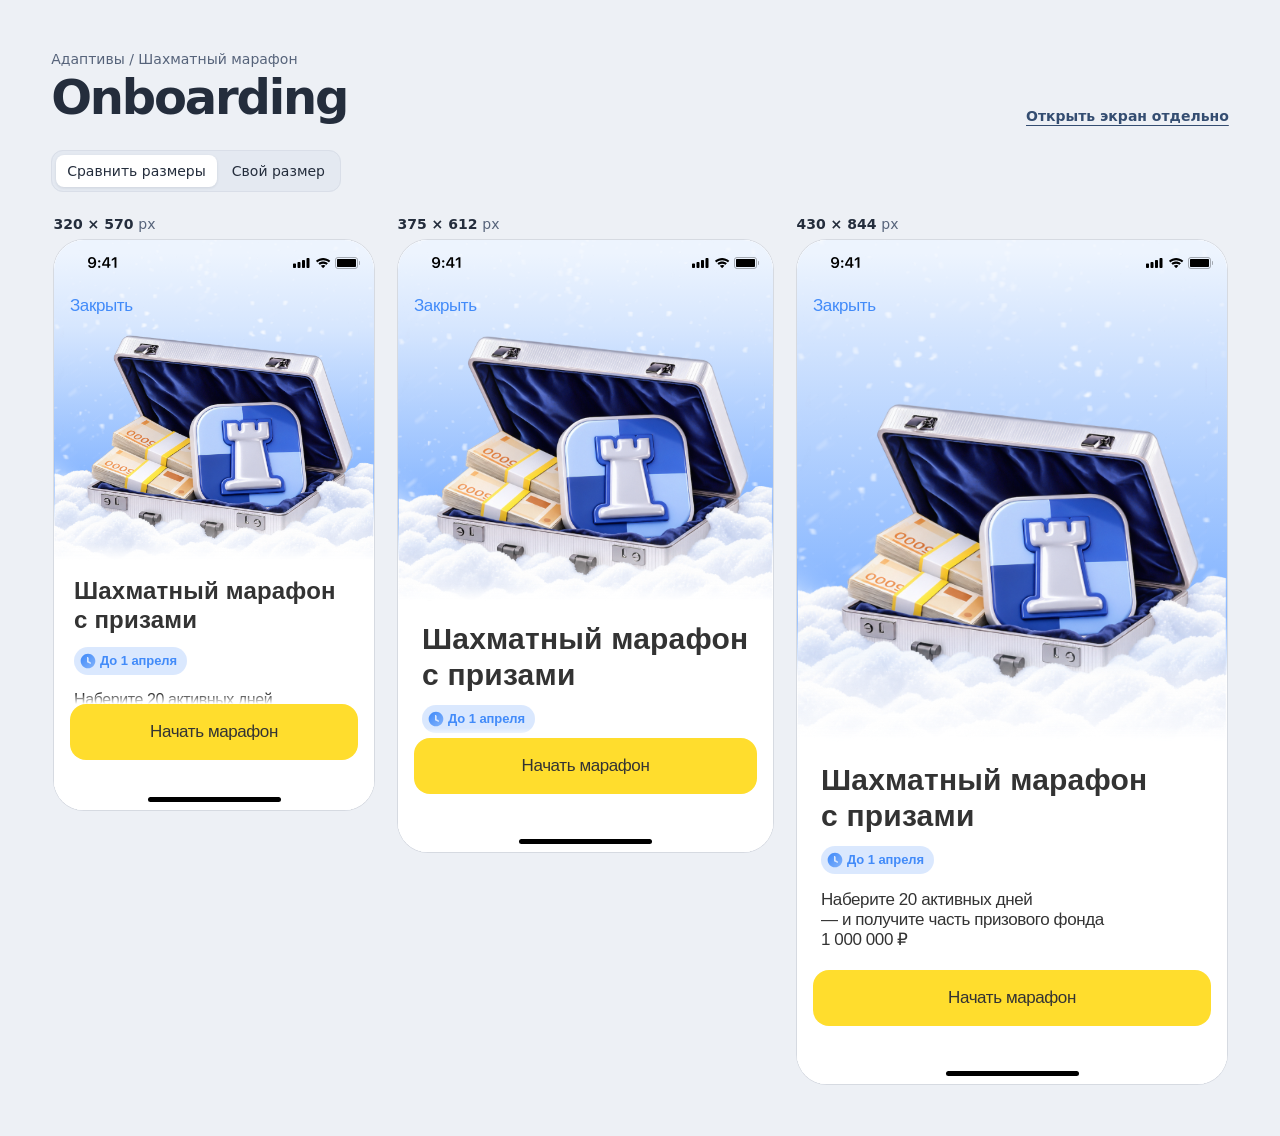
==== adaptivy/index.html @ 1862c184 "Add adaptive chess marathon onboarding preview" ====
<!doctype html>
<html lang="ru">
<head>
  <meta charset="utf-8">
  <meta name="viewport" content="width=device-width, initial-scale=1">
  <title>Адаптивы · Шахматный марафон</title>
  <link rel="stylesheet" href="preview.css">
  <script src="preview.js" defer></script>
</head>
<body>
  <main>
    <header class="page-header">
      <div>
        <p class="project">Адаптивы / Шахматный марафон</p>
        <h1>Onboarding</h1>
      </div>
      <a href="chess-marathon/onboarding/index.html">Открыть экран отдельно</a>
    </header>

    <div class="preview-navigation">
      <fieldset class="view-picker">
        <legend class="visually-hidden">Режим просмотра</legend>
        <label><input type="radio" name="view" value="comparison" checked><span>Сравнить размеры</span></label>
        <label><input type="radio" name="view" value="custom"><span>Свой размер</span></label>
      </fieldset>
    </div>

    <section id="comparison" class="comparison" aria-label="Сравнение размеров" tabindex="0">
      <div class="frames">
        <figure>
          <figcaption>320 × 570 <span>px</span></figcaption>
          <iframe src="chess-marathon/onboarding/index.html" title="Onboarding · 320 × 570" width="320" height="570"></iframe>
        </figure>
        <figure>
          <figcaption>375 × 612 <span>px</span></figcaption>
          <iframe src="chess-marathon/onboarding/index.html" title="Onboarding · 375 × 612" width="375" height="612"></iframe>
        </figure>
        <figure>
          <figcaption>430 × 844 <span>px</span></figcaption>
          <iframe src="chess-marathon/onboarding/index.html" title="Onboarding · 430 × 844" width="430" height="844"></iframe>
        </figure>
      </div>
    </section>

    <section id="custom" aria-label="Произвольный размер" hidden>
      <form class="dimensions">
        <label>Ширина, px <input name="width" type="number" inputmode="numeric" min="280" max="720" value="375" required></label>
        <label>Высота, px <input name="height" type="number" inputmode="numeric" min="360" max="1200" value="812" required></label>
      </form>
      <div class="custom-frame" tabindex="0" aria-label="Предпросмотр">
        <iframe src="chess-marathon/onboarding/index.html" title="Onboarding · 375 × 812" width="375" height="812" loading="lazy"></iframe>
      </div>
    </section>
  </main>
</body>
</html>
---- adaptivy/preview.css ----
:root {
  color-scheme: light;
  font-family: system-ui, sans-serif;
  color: #242d3c;
  background: #edf0f5;
}

* { box-sizing: border-box; }
body { margin: 0; }

main {
  max-width: 1340px;
  margin-inline: auto;
  padding: clamp(20px, 4vw, 56px) clamp(16px, 4vw, 52px) 32px;
}

.page-header {
  display: flex;
  flex-wrap: wrap;
  justify-content: space-between;
  align-items: end;
  gap: 12px 24px;
  margin-bottom: 26px;
}

.project {
  margin: 0 0 5px;
  color: #56637a;
  font-size: 14px;
}

h1 {
  margin: 0;
  font-size: clamp(32px, 5vw, 48px);
  font-weight: 680;
  letter-spacing: -.045em;
  line-height: 1.08;
}

a {
  color: #344d71;
  font-size: 14px;
  font-weight: 600;
  text-underline-offset: 4px;
}

.view-picker {
  display: inline-flex;
  flex-wrap: wrap;
  gap: 4px;
  margin: 0;
  padding: 4px;
  border: 1px solid #d9dee8;
  border-radius: 12px;
  background: #e4e9f1;
}

.view-picker label { position: relative; cursor: pointer; }
.view-picker input { position: absolute; inset: 0; margin: 0; opacity: 0; cursor: pointer; }
.view-picker span { display: block; padding: 8px 11px; font-size: 14px; border-radius: 8px; }
.view-picker input:checked + span { background: white; box-shadow: 0 1px 3px #151d301a; }
.view-picker input:focus-visible + span,
:focus-visible { outline: 2px solid #356ac3; outline-offset: 3px; }

.visually-hidden {
  position: absolute;
  width: 1px;
  height: 1px;
  clip-path: inset(50%);
  overflow: hidden;
  white-space: nowrap;
}

.comparison,
.custom-frame { overflow-x: auto; padding: 24px 1px 20px; }

.frames {
  display: flex;
  align-items: start;
  gap: 24px;
  width: max-content;
  margin-inline: auto;
}

figure { margin: 0; }

figcaption {
  margin-bottom: 8px;
  font-size: 14px;
  font-weight: 650;
  font-variant-numeric: tabular-nums;
}

figcaption span { color: #56637a; font-weight: 400; }

iframe {
  display: block;
  border: 0;
  border-radius: 30px;
  background: white;
  box-shadow: 0 0 0 1px #111c361a;
}

.dimensions {
  display: flex;
  flex-wrap: wrap;
  gap: 12px;
  margin-top: 20px;
}

.dimensions label { display: grid; gap: 5px; font-size: 14px; }

.dimensions input {
  width: 116px;
  min-height: 40px;
  border: 1px solid #c7d0df;
  border-radius: 8px;
  padding: 6px 10px;
  font: inherit;
  color: inherit;
}

.custom-frame iframe { margin-inline: auto; }
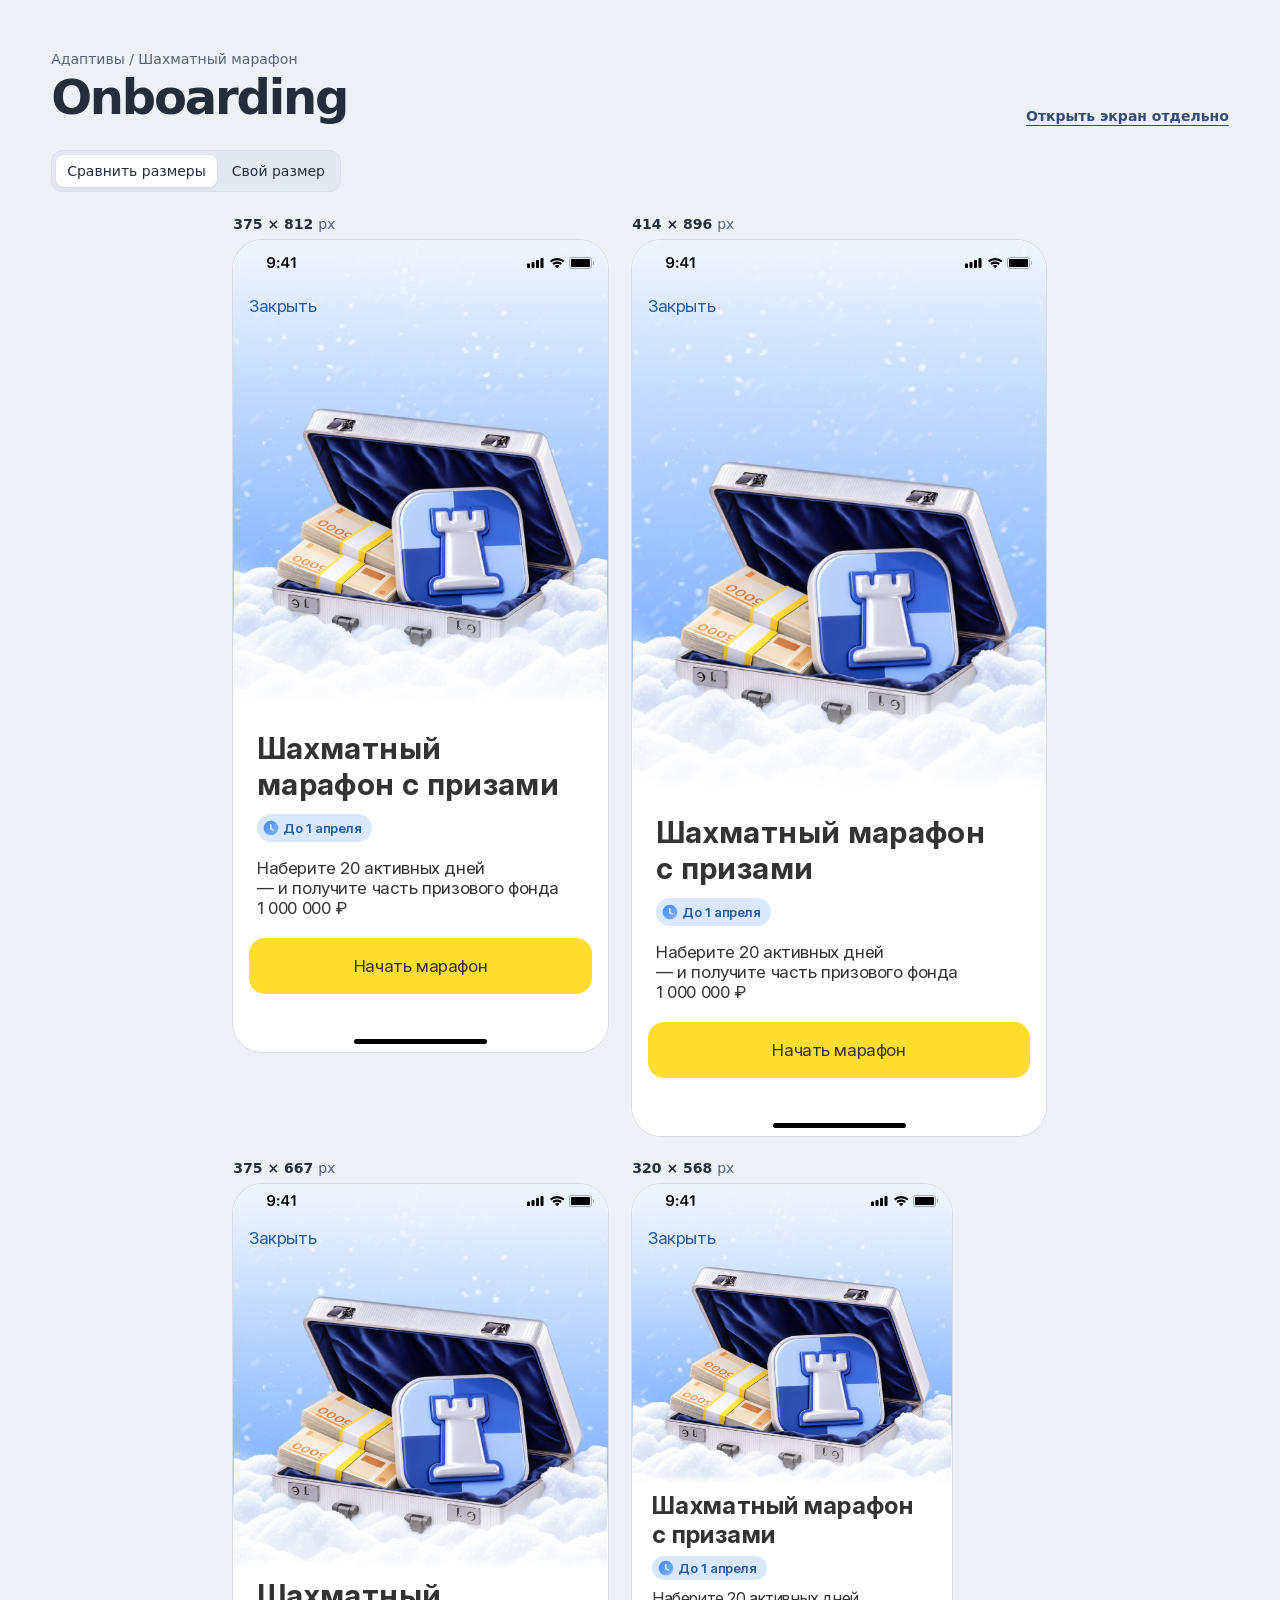
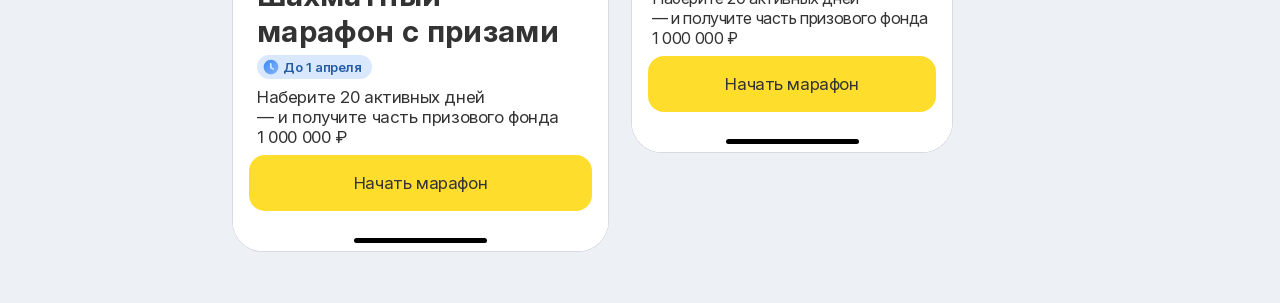
==== commit d1c06827: "Match onboarding typography and update device sizes" ====
--- a/adaptivy/index.html
+++ b/adaptivy/index.html
@@ -28,16 +28,20 @@
     <section id="comparison" class="comparison" aria-label="Сравнение размеров" tabindex="0">
       <div class="frames">
         <figure>
-          <figcaption>320 × 570 <span>px</span></figcaption>
-          <iframe src="chess-marathon/onboarding/index.html" title="Onboarding · 320 × 570" width="320" height="570"></iframe>
+          <figcaption>375 × 812 <span>px</span></figcaption>
+          <iframe src="chess-marathon/onboarding/index.html" title="Onboarding · 375 × 812" width="375" height="812"></iframe>
         </figure>
         <figure>
-          <figcaption>375 × 612 <span>px</span></figcaption>
-          <iframe src="chess-marathon/onboarding/index.html" title="Onboarding · 375 × 612" width="375" height="612"></iframe>
+          <figcaption>414 × 896 <span>px</span></figcaption>
+          <iframe src="chess-marathon/onboarding/index.html" title="Onboarding · 414 × 896" width="414" height="896"></iframe>
         </figure>
         <figure>
-          <figcaption>430 × 844 <span>px</span></figcaption>
-          <iframe src="chess-marathon/onboarding/index.html" title="Onboarding · 430 × 844" width="430" height="844"></iframe>
+          <figcaption>375 × 667 <span>px</span></figcaption>
+          <iframe src="chess-marathon/onboarding/index.html" title="Onboarding · 375 × 667" width="375" height="667"></iframe>
+        </figure>
+        <figure>
+          <figcaption>320 × 568 <span>px</span></figcaption>
+          <iframe src="chess-marathon/onboarding/index.html" title="Onboarding · 320 × 568" width="320" height="568"></iframe>
         </figure>
       </div>
     </section>
--- a/adaptivy/preview.css
+++ b/adaptivy/preview.css
@@ -9,7 +9,7 @@
 body { margin: 0; }
 
 main {
-  max-width: 1340px;
+  max-width: 1700px;
   margin-inline: auto;
   padding: clamp(20px, 4vw, 56px) clamp(16px, 4vw, 52px) 32px;
 }
@@ -74,12 +74,24 @@
 .comparison,
 .custom-frame { overflow-x: auto; padding: 24px 1px 20px; }
 
+.comparison { container-type: inline-size; }
+
 .frames {
-  display: flex;
+  display: grid;
+  grid-template-columns: repeat(4, max-content);
   align-items: start;
   gap: 24px;
   width: max-content;
   margin-inline: auto;
+}
+
+@container (width < 1556px) {
+  .frames { grid-template-columns: repeat(2, max-content); }
+}
+
+@container (width < 813px) {
+  .frames { grid-template-columns: max-content; }
+  .frames figure { justify-self: start; }
 }
 
 figure { margin: 0; }
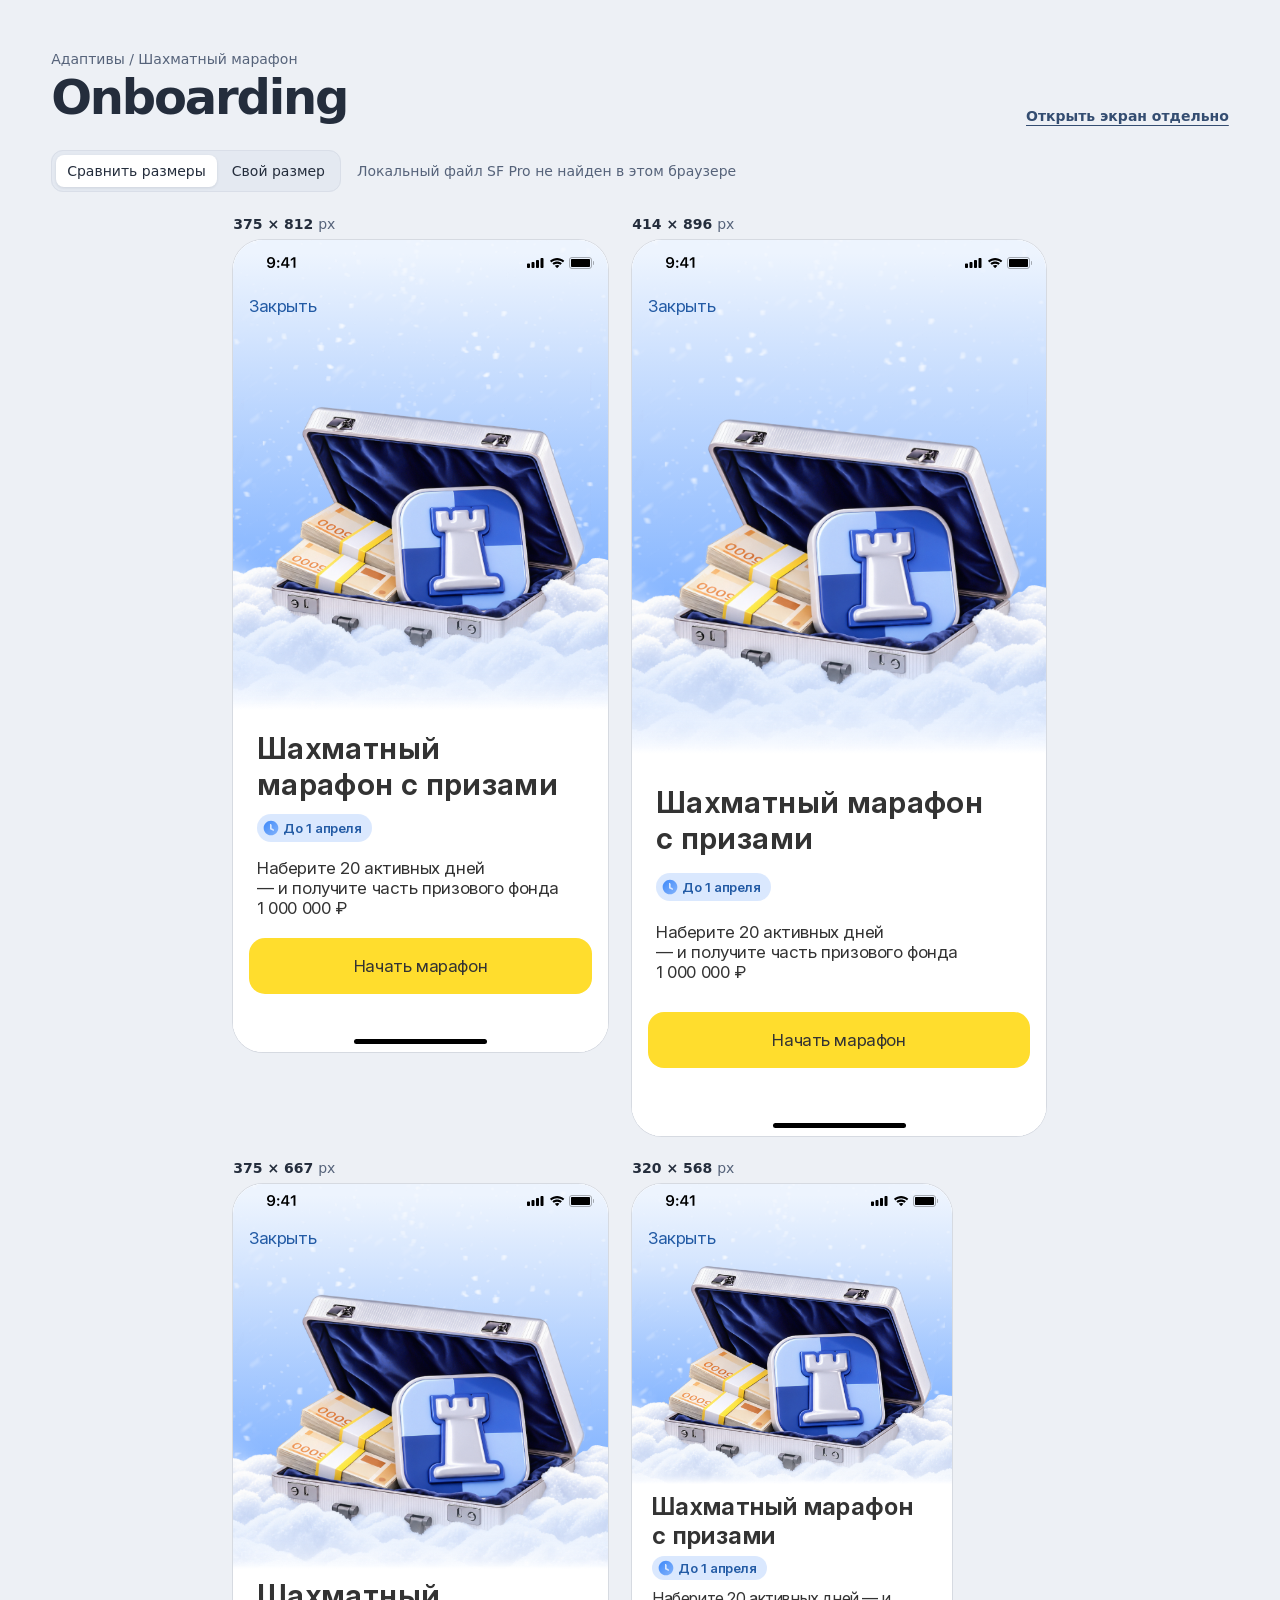
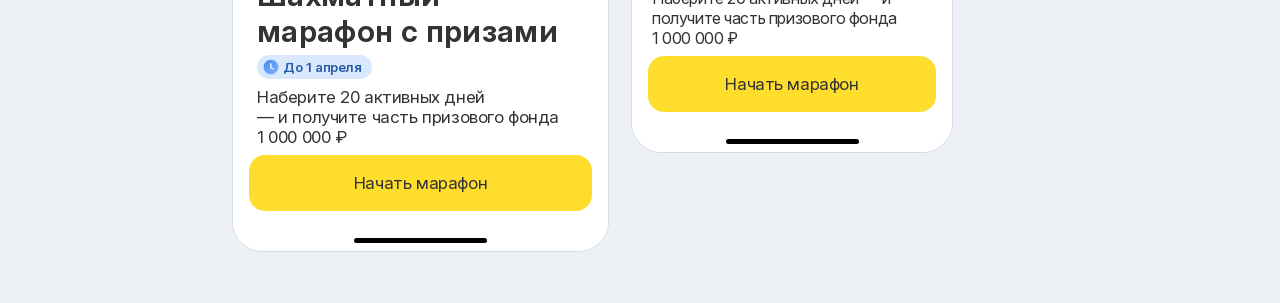
==== commit 759c88d2: "Detect the installed SF Pro face in the preview" ====
--- a/adaptivy/index.html
+++ b/adaptivy/index.html
@@ -4,8 +4,8 @@
   <meta charset="utf-8">
   <meta name="viewport" content="width=device-width, initial-scale=1">
   <title>Адаптивы · Шахматный марафон</title>
-  <link rel="stylesheet" href="preview.css">
-  <script src="preview.js" defer></script>
+  <link rel="stylesheet" href="preview.css?v=local-sf-pro">
+  <script src="preview.js?v=local-sf-pro" defer></script>
 </head>
 <body>
   <main>
@@ -14,7 +14,7 @@
         <p class="project">Адаптивы / Шахматный марафон</p>
         <h1>Onboarding</h1>
       </div>
-      <a href="chess-marathon/onboarding/index.html">Открыть экран отдельно</a>
+      <a href="chess-marathon/onboarding/index.html?v=local-sf-pro">Открыть экран отдельно</a>
     </header>
 
     <div class="preview-navigation">
@@ -23,25 +23,26 @@
         <label><input type="radio" name="view" value="comparison" checked><span>Сравнить размеры</span></label>
         <label><input type="radio" name="view" value="custom"><span>Свой размер</span></label>
       </fieldset>
+      <p id="font-status" role="status" hidden></p>
     </div>
 
     <section id="comparison" class="comparison" aria-label="Сравнение размеров" tabindex="0">
       <div class="frames">
         <figure>
           <figcaption>375 × 812 <span>px</span></figcaption>
-          <iframe src="chess-marathon/onboarding/index.html" title="Onboarding · 375 × 812" width="375" height="812"></iframe>
+          <iframe src="chess-marathon/onboarding/index.html?v=local-sf-pro" title="Onboarding · 375 × 812" width="375" height="812"></iframe>
         </figure>
         <figure>
           <figcaption>414 × 896 <span>px</span></figcaption>
-          <iframe src="chess-marathon/onboarding/index.html" title="Onboarding · 414 × 896" width="414" height="896"></iframe>
+          <iframe src="chess-marathon/onboarding/index.html?v=local-sf-pro" title="Onboarding · 414 × 896" width="414" height="896"></iframe>
         </figure>
         <figure>
           <figcaption>375 × 667 <span>px</span></figcaption>
-          <iframe src="chess-marathon/onboarding/index.html" title="Onboarding · 375 × 667" width="375" height="667"></iframe>
+          <iframe src="chess-marathon/onboarding/index.html?v=local-sf-pro" title="Onboarding · 375 × 667" width="375" height="667"></iframe>
         </figure>
         <figure>
           <figcaption>320 × 568 <span>px</span></figcaption>
-          <iframe src="chess-marathon/onboarding/index.html" title="Onboarding · 320 × 568" width="320" height="568"></iframe>
+          <iframe src="chess-marathon/onboarding/index.html?v=local-sf-pro" title="Onboarding · 320 × 568" width="320" height="568"></iframe>
         </figure>
       </div>
     </section>
@@ -52,7 +53,7 @@
         <label>Высота, px <input name="height" type="number" inputmode="numeric" min="360" max="1200" value="812" required></label>
       </form>
       <div class="custom-frame" tabindex="0" aria-label="Предпросмотр">
-        <iframe src="chess-marathon/onboarding/index.html" title="Onboarding · 375 × 812" width="375" height="812" loading="lazy"></iframe>
+        <iframe src="chess-marathon/onboarding/index.html?v=local-sf-pro" title="Onboarding · 375 × 812" width="375" height="812" loading="lazy"></iframe>
       </div>
     </section>
   </main>
--- a/adaptivy/preview.css
+++ b/adaptivy/preview.css
@@ -42,6 +42,19 @@
   font-size: 14px;
   font-weight: 600;
   text-underline-offset: 4px;
+}
+
+.preview-navigation {
+  display: flex;
+  align-items: center;
+  flex-wrap: wrap;
+  gap: 8px 16px;
+}
+
+#font-status {
+  margin: 0;
+  color: #56637a;
+  font-size: 14px;
 }
 
 .view-picker {
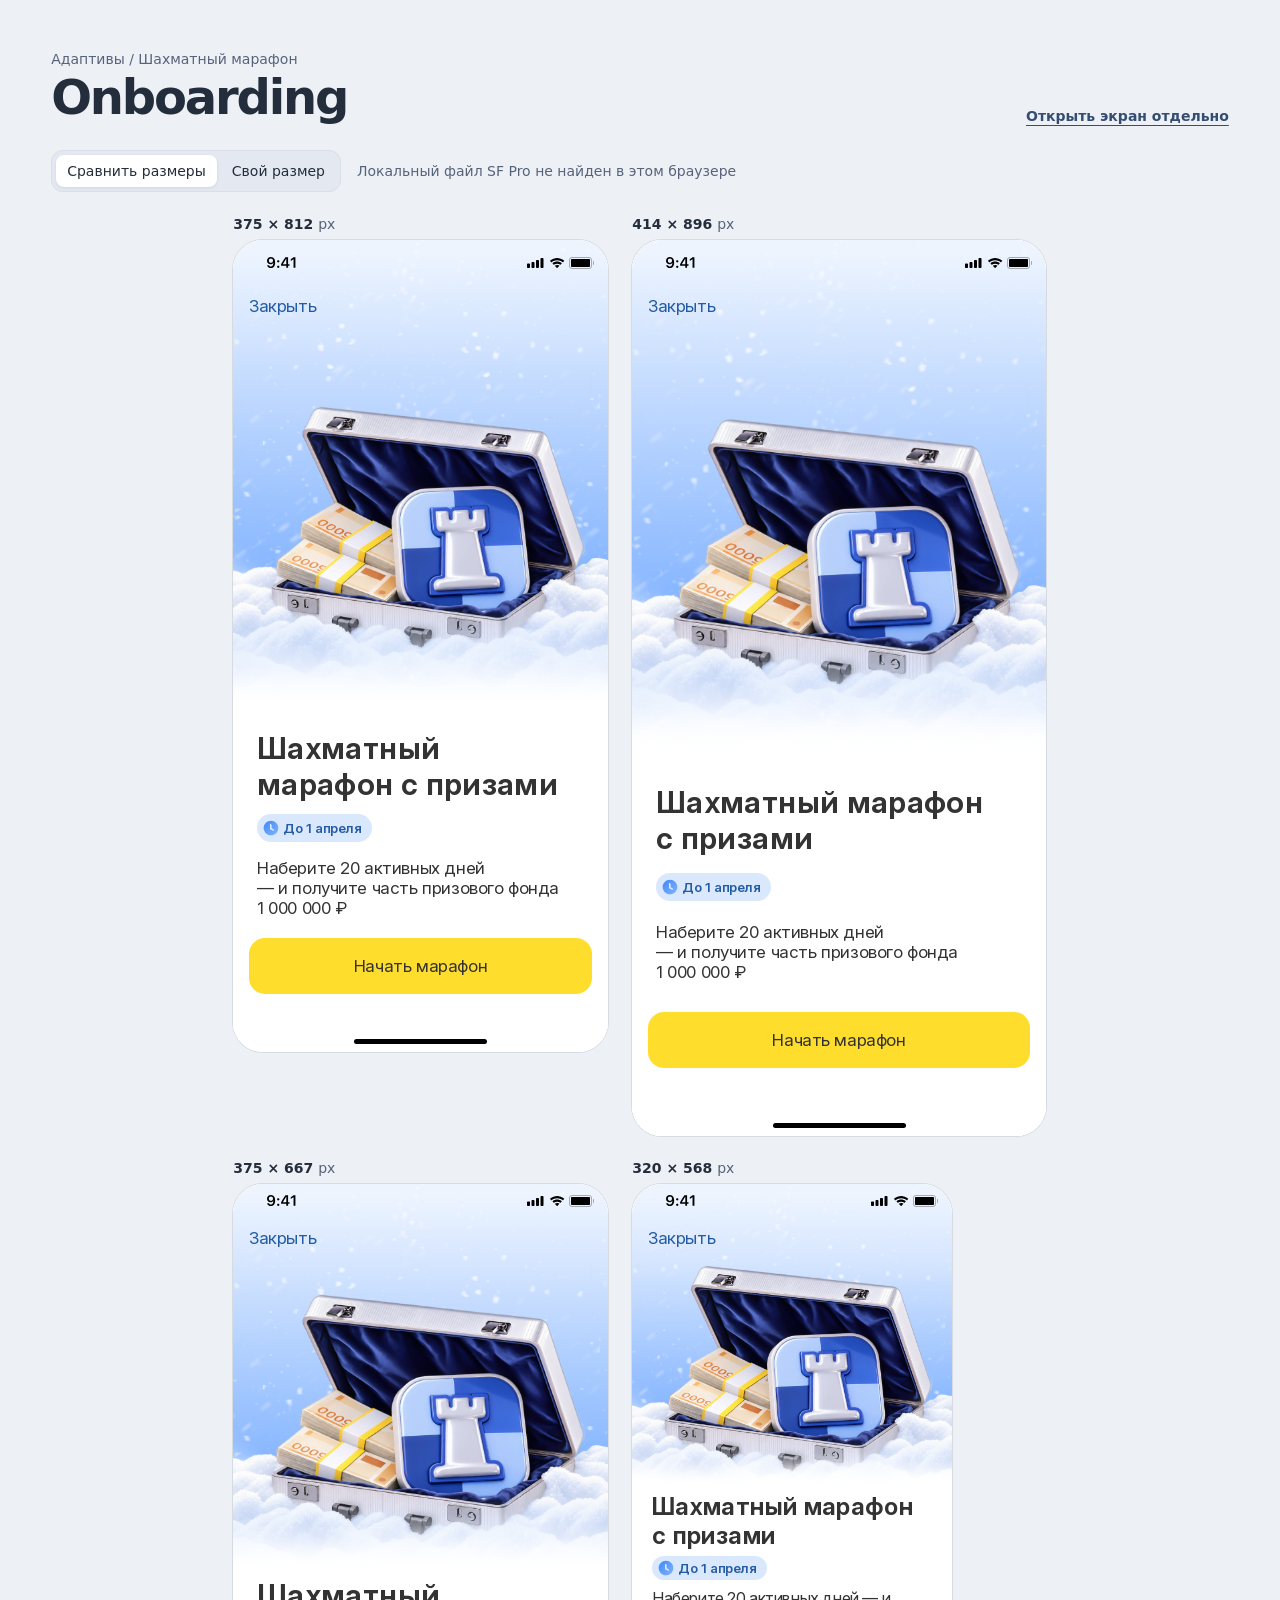
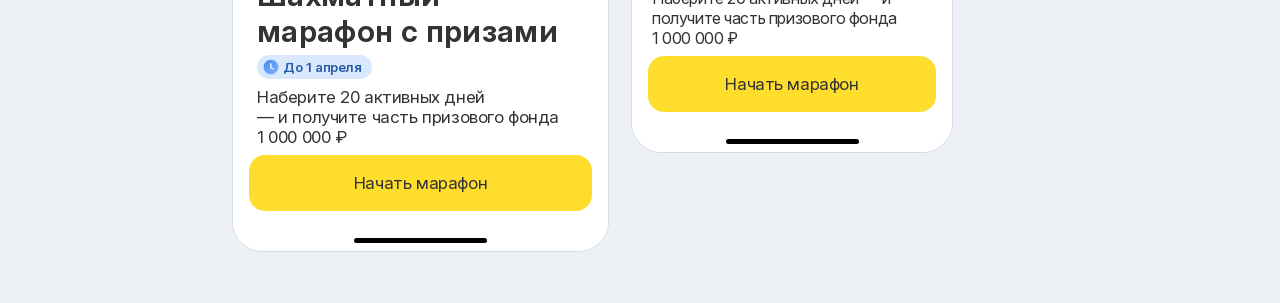
==== commit 3f256a65: "Soften the illustration fade into the white background" ====
--- a/adaptivy/index.html
+++ b/adaptivy/index.html
@@ -14,7 +14,7 @@
         <p class="project">Адаптивы / Шахматный марафон</p>
         <h1>Onboarding</h1>
       </div>
-      <a href="chess-marathon/onboarding/index.html?v=local-sf-pro">Открыть экран отдельно</a>
+      <a href="chess-marathon/onboarding/index.html?v=snow-transition">Открыть экран отдельно</a>
     </header>
 
     <div class="preview-navigation">
@@ -30,19 +30,19 @@
       <div class="frames">
         <figure>
           <figcaption>375 × 812 <span>px</span></figcaption>
-          <iframe src="chess-marathon/onboarding/index.html?v=local-sf-pro" title="Onboarding · 375 × 812" width="375" height="812"></iframe>
+          <iframe src="chess-marathon/onboarding/index.html?v=snow-transition" title="Onboarding · 375 × 812" width="375" height="812"></iframe>
         </figure>
         <figure>
           <figcaption>414 × 896 <span>px</span></figcaption>
-          <iframe src="chess-marathon/onboarding/index.html?v=local-sf-pro" title="Onboarding · 414 × 896" width="414" height="896"></iframe>
+          <iframe src="chess-marathon/onboarding/index.html?v=snow-transition" title="Onboarding · 414 × 896" width="414" height="896"></iframe>
         </figure>
         <figure>
           <figcaption>375 × 667 <span>px</span></figcaption>
-          <iframe src="chess-marathon/onboarding/index.html?v=local-sf-pro" title="Onboarding · 375 × 667" width="375" height="667"></iframe>
+          <iframe src="chess-marathon/onboarding/index.html?v=snow-transition" title="Onboarding · 375 × 667" width="375" height="667"></iframe>
         </figure>
         <figure>
           <figcaption>320 × 568 <span>px</span></figcaption>
-          <iframe src="chess-marathon/onboarding/index.html?v=local-sf-pro" title="Onboarding · 320 × 568" width="320" height="568"></iframe>
+          <iframe src="chess-marathon/onboarding/index.html?v=snow-transition" title="Onboarding · 320 × 568" width="320" height="568"></iframe>
         </figure>
       </div>
     </section>
@@ -53,7 +53,7 @@
         <label>Высота, px <input name="height" type="number" inputmode="numeric" min="360" max="1200" value="812" required></label>
       </form>
       <div class="custom-frame" tabindex="0" aria-label="Предпросмотр">
-        <iframe src="chess-marathon/onboarding/index.html?v=local-sf-pro" title="Onboarding · 375 × 812" width="375" height="812" loading="lazy"></iframe>
+        <iframe src="chess-marathon/onboarding/index.html?v=snow-transition" title="Onboarding · 375 × 812" width="375" height="812" loading="lazy"></iframe>
       </div>
     </section>
   </main>
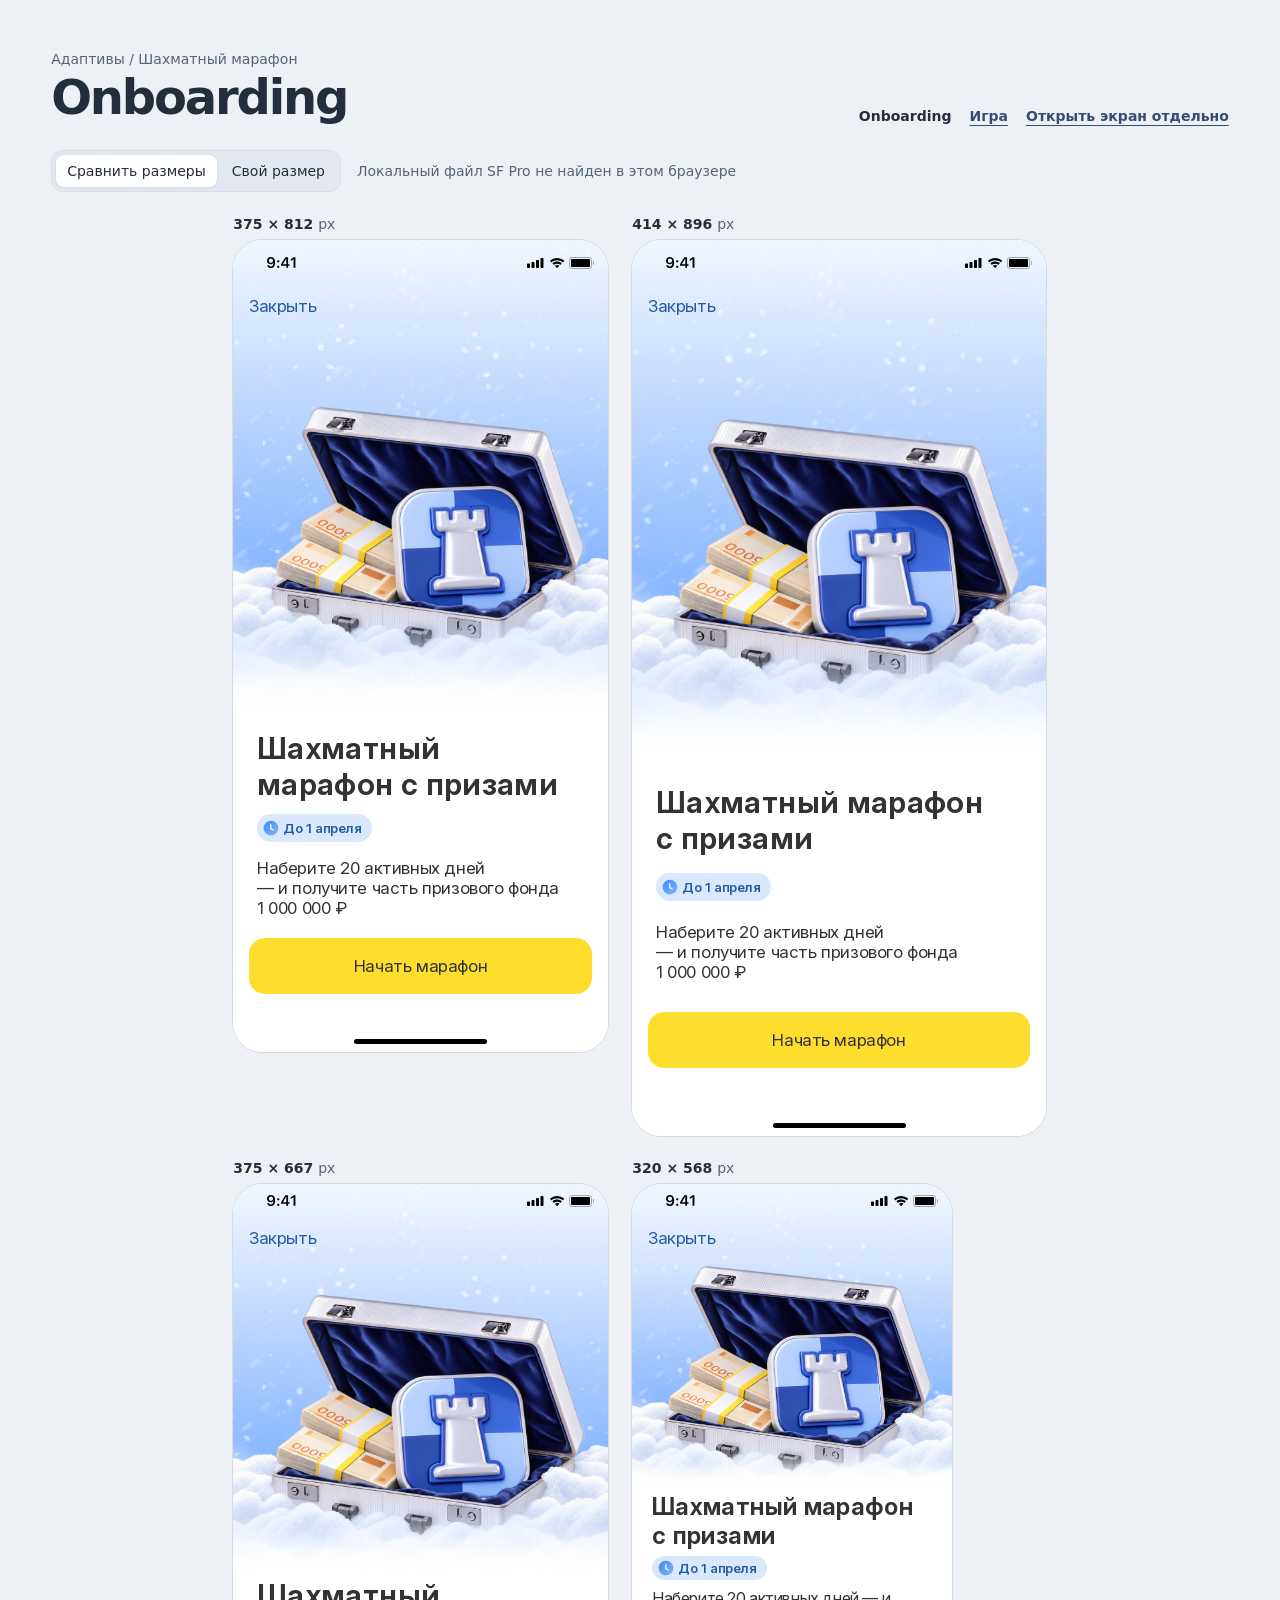
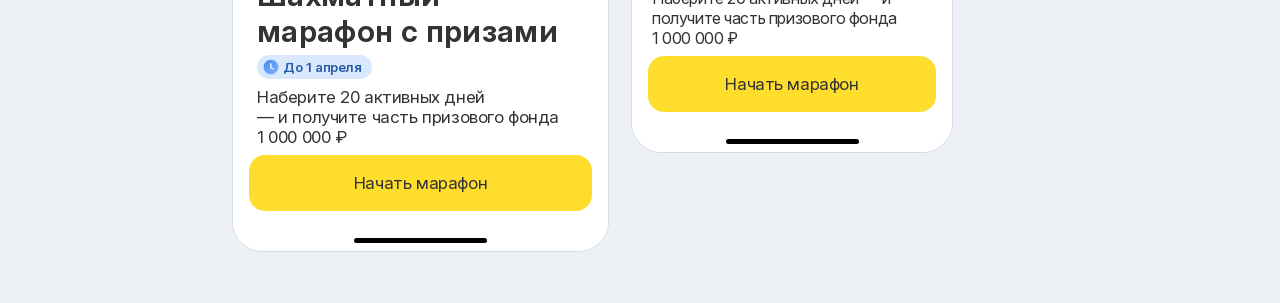
==== commit 9e0c9d13: "Add responsive chess lesson previews" ====
--- a/adaptivy/index.html
+++ b/adaptivy/index.html
@@ -4,8 +4,8 @@
   <meta charset="utf-8">
   <meta name="viewport" content="width=device-width, initial-scale=1">
   <title>Адаптивы · Шахматный марафон</title>
-  <link rel="stylesheet" href="preview.css?v=local-sf-pro">
-  <script src="preview.js?v=local-sf-pro" defer></script>
+  <link rel="stylesheet" href="preview.css?v=game">
+  <script src="preview.js?v=game" defer></script>
 </head>
 <body>
   <main>
@@ -14,7 +14,13 @@
         <p class="project">Адаптивы / Шахматный марафон</p>
         <h1>Onboarding</h1>
       </div>
-      <a href="chess-marathon/onboarding/index.html?v=snow-transition">Открыть экран отдельно</a>
+      <div class="page-actions">
+        <nav aria-label="Экраны">
+          <a href="./" aria-current="page">Onboarding</a>
+          <a href="game.html">Игра</a>
+        </nav>
+        <a href="chess-marathon/onboarding/index.html?v=snow-transition">Открыть экран отдельно</a>
+      </div>
     </header>
 
     <div class="preview-navigation">
--- a/adaptivy/preview.css
+++ b/adaptivy/preview.css
@@ -43,6 +43,16 @@
   font-weight: 600;
   text-underline-offset: 4px;
 }
+
+.page-actions,
+.page-actions nav {
+  display: flex;
+  align-items: center;
+  flex-wrap: wrap;
+  gap: 8px 18px;
+}
+
+.page-actions [aria-current="page"] { color: #242d3c; text-decoration: none; }
 
 .preview-navigation {
   display: flex;
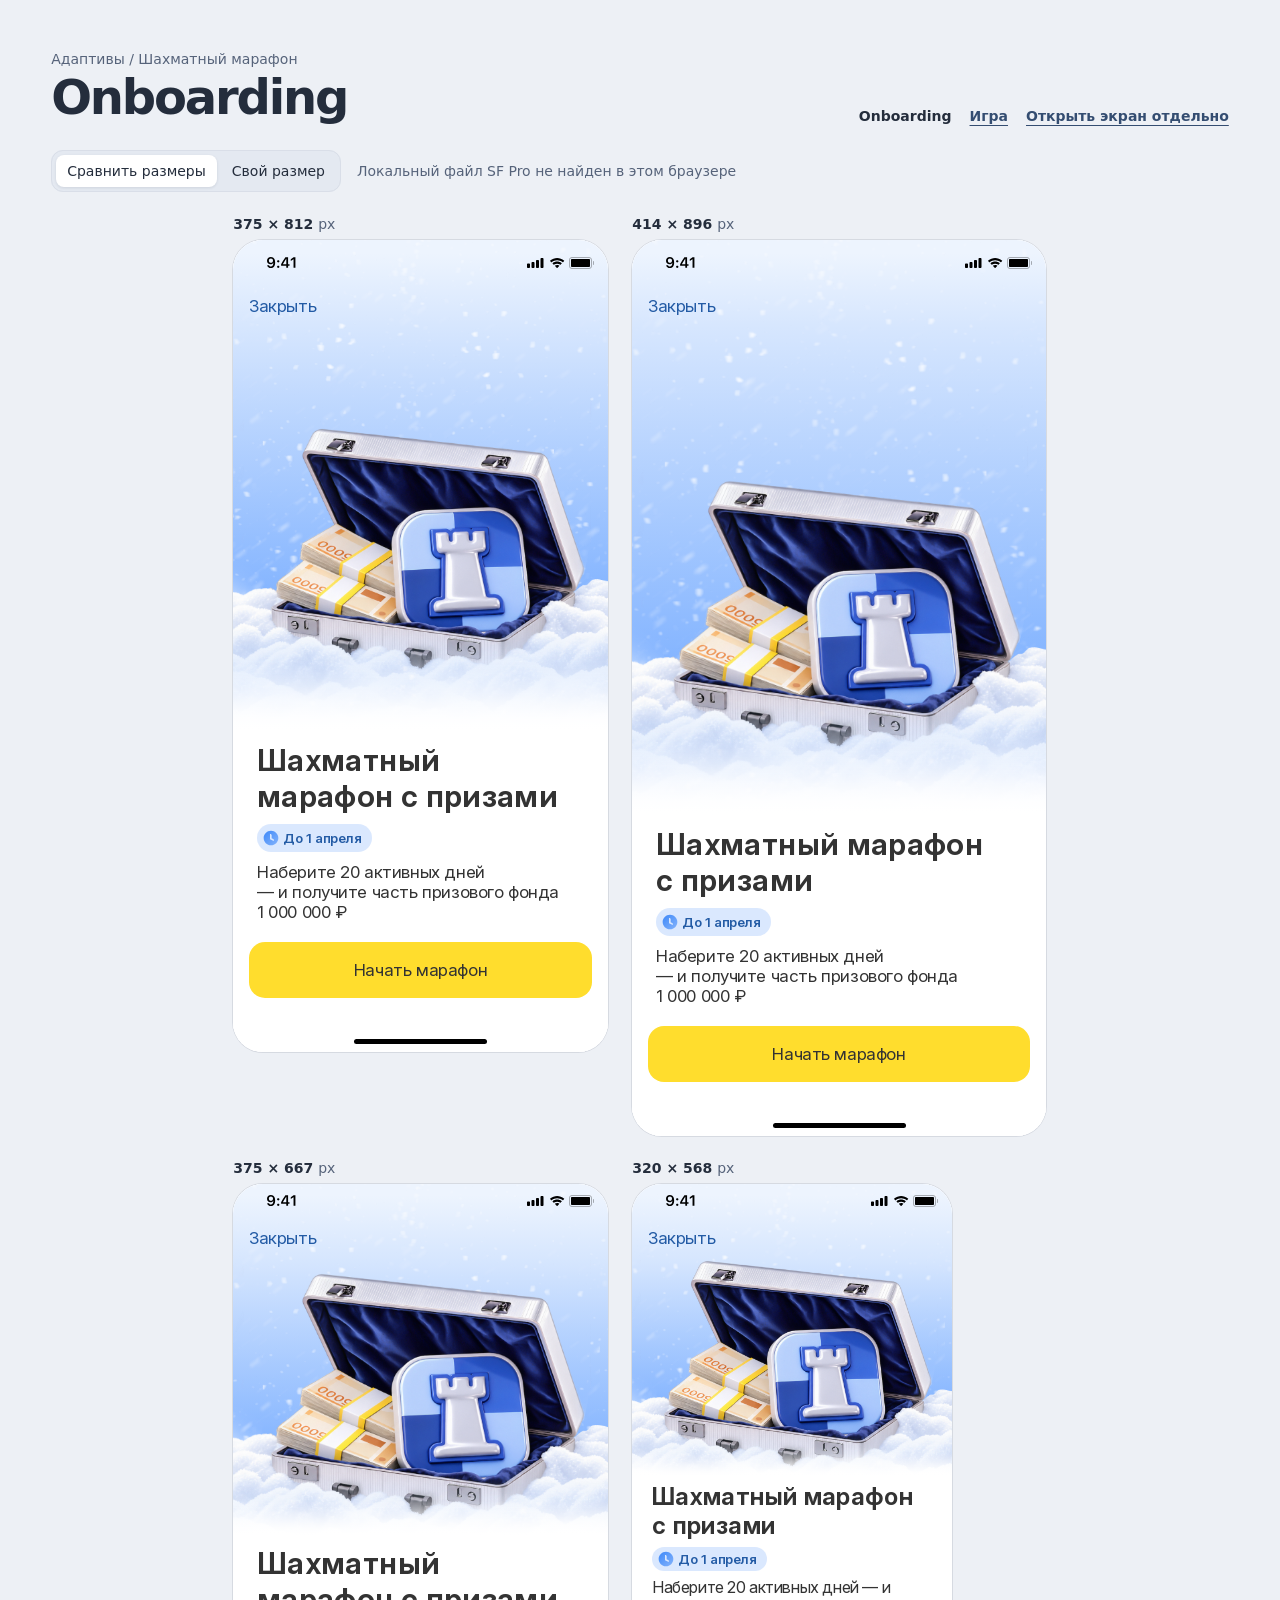
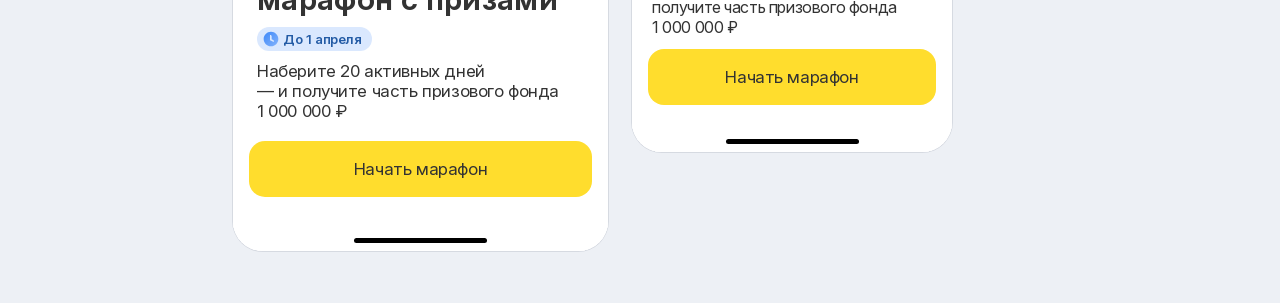
==== commit b12f1e1f: "Use proportional spacing on the onboarding screen" ====
--- a/adaptivy/index.html
+++ b/adaptivy/index.html
@@ -19,7 +19,7 @@
           <a href="./" aria-current="page">Onboarding</a>
           <a href="game.html">Игра</a>
         </nav>
-        <a href="chess-marathon/onboarding/index.html?v=snow-transition">Открыть экран отдельно</a>
+        <a href="chess-marathon/onboarding/index.html?v=onboarding-spacing">Открыть экран отдельно</a>
       </div>
     </header>
 
@@ -36,19 +36,19 @@
       <div class="frames">
         <figure>
           <figcaption>375 × 812 <span>px</span></figcaption>
-          <iframe src="chess-marathon/onboarding/index.html?v=snow-transition" title="Onboarding · 375 × 812" width="375" height="812"></iframe>
+          <iframe src="chess-marathon/onboarding/index.html?v=onboarding-spacing" title="Onboarding · 375 × 812" width="375" height="812"></iframe>
         </figure>
         <figure>
           <figcaption>414 × 896 <span>px</span></figcaption>
-          <iframe src="chess-marathon/onboarding/index.html?v=snow-transition" title="Onboarding · 414 × 896" width="414" height="896"></iframe>
+          <iframe src="chess-marathon/onboarding/index.html?v=onboarding-spacing" title="Onboarding · 414 × 896" width="414" height="896"></iframe>
         </figure>
         <figure>
           <figcaption>375 × 667 <span>px</span></figcaption>
-          <iframe src="chess-marathon/onboarding/index.html?v=snow-transition" title="Onboarding · 375 × 667" width="375" height="667"></iframe>
+          <iframe src="chess-marathon/onboarding/index.html?v=onboarding-spacing" title="Onboarding · 375 × 667" width="375" height="667"></iframe>
         </figure>
         <figure>
           <figcaption>320 × 568 <span>px</span></figcaption>
-          <iframe src="chess-marathon/onboarding/index.html?v=snow-transition" title="Onboarding · 320 × 568" width="320" height="568"></iframe>
+          <iframe src="chess-marathon/onboarding/index.html?v=onboarding-spacing" title="Onboarding · 320 × 568" width="320" height="568"></iframe>
         </figure>
       </div>
     </section>
@@ -59,7 +59,7 @@
         <label>Высота, px <input name="height" type="number" inputmode="numeric" min="360" max="1200" value="812" required></label>
       </form>
       <div class="custom-frame" tabindex="0" aria-label="Предпросмотр">
-        <iframe src="chess-marathon/onboarding/index.html?v=snow-transition" title="Onboarding · 375 × 812" width="375" height="812" loading="lazy"></iframe>
+        <iframe src="chess-marathon/onboarding/index.html?v=onboarding-spacing" title="Onboarding · 375 × 812" width="375" height="812" loading="lazy"></iframe>
       </div>
     </section>
   </main>
--- a/adaptivy/preview.css
+++ b/adaptivy/preview.css
@@ -136,6 +136,9 @@
   box-shadow: 0 0 0 1px #111c361a;
 }
 
+.game-preview iframe[width="320"][height="568"],
+.game-preview iframe[width="375"][height="667"] { border-radius: 0; }
+
 .dimensions {
   display: flex;
   flex-wrap: wrap;
